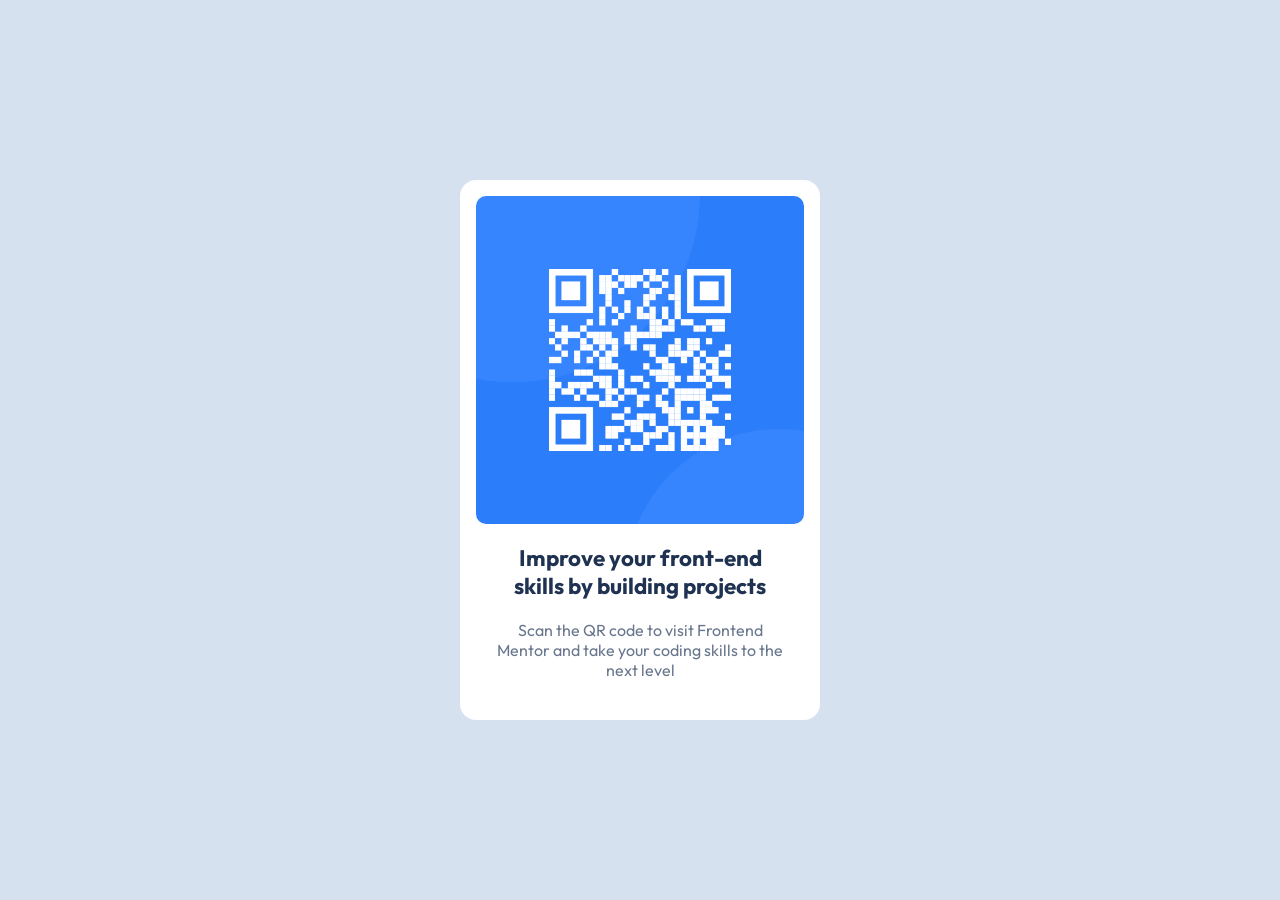
==== day-1-qr-code-component/index.html @ cd00b1a0 "Initial commit" ====
<!doctype html>
<html lang="en">
  <head>
    <meta charset="UTF-8" />
    <meta name="viewport" content="width=device-width, initial-scale=1.0" />
    <!-- displays site properly based on user's device -->
    <link
      rel="icon"
      type="image/png"
      sizes="32x32"
      href="./images/favicon-32x32.png"
    />
    <title>Frontend Mentor | QR code component</title>
    <link rel="preconnect" href="https://fonts.googleapis.com" />
    <link rel="preconnect" href="https://fonts.gstatic.com" crossorigin />
    <link
      href="https://fonts.googleapis.com/css2?family=Inter:ital,opsz,wght@0,14..32,100..900;1,14..32,100..900&family=Outfit:wght@100..900&family=Playfair+Display:ital,wght@0,400..900;1,400..900&display=swap"
      rel="stylesheet"
    />
    <link rel="stylesheet" href="./styles.css" />
  </head>
  <body>
    <div class="card">
      <img
        src="./images/image-qr-code.png"
        alt="QR code to visit frontend mentor"
      />
      <h1>Improve your front-end skills by building projects</h1>
      <p>
        Scan the QR code to visit Frontend Mentor and take your coding skills to
        the next level
      </p>
    </div>
  </body>
</html>
---- day-1-qr-code-component/styles.css ----
* {
  margin: 0;
  padding: 0;
  box-sizing: border-box;
}

body {
  min-height: 100vh;
  background-color: #d5e1ef;
  display: flex;
  justify-content: center;
  align-items: center;
  text-align: center;
  font-family: "Outfit", sans-serif;
}

.card {
  width: 90%;
  max-width: 360px;
  padding: 1rem 1rem 40px 1rem;
  border-radius: 16px;
  background-color: #fff;
  display: flex;
  flex-direction: column;
  gap: 20px;
  align-items: center;
}

.card img {
  width: 100%;
  border-radius: 10px;
}

.card h1 {
  font-size: 1.4rem;
  max-width: 90%;
  color: hsl(218, 44%, 22%);
}

.card p {
  font-size: 1rem;
  color: hsl(216, 15%, 48%);
  max-width: 90%;
}
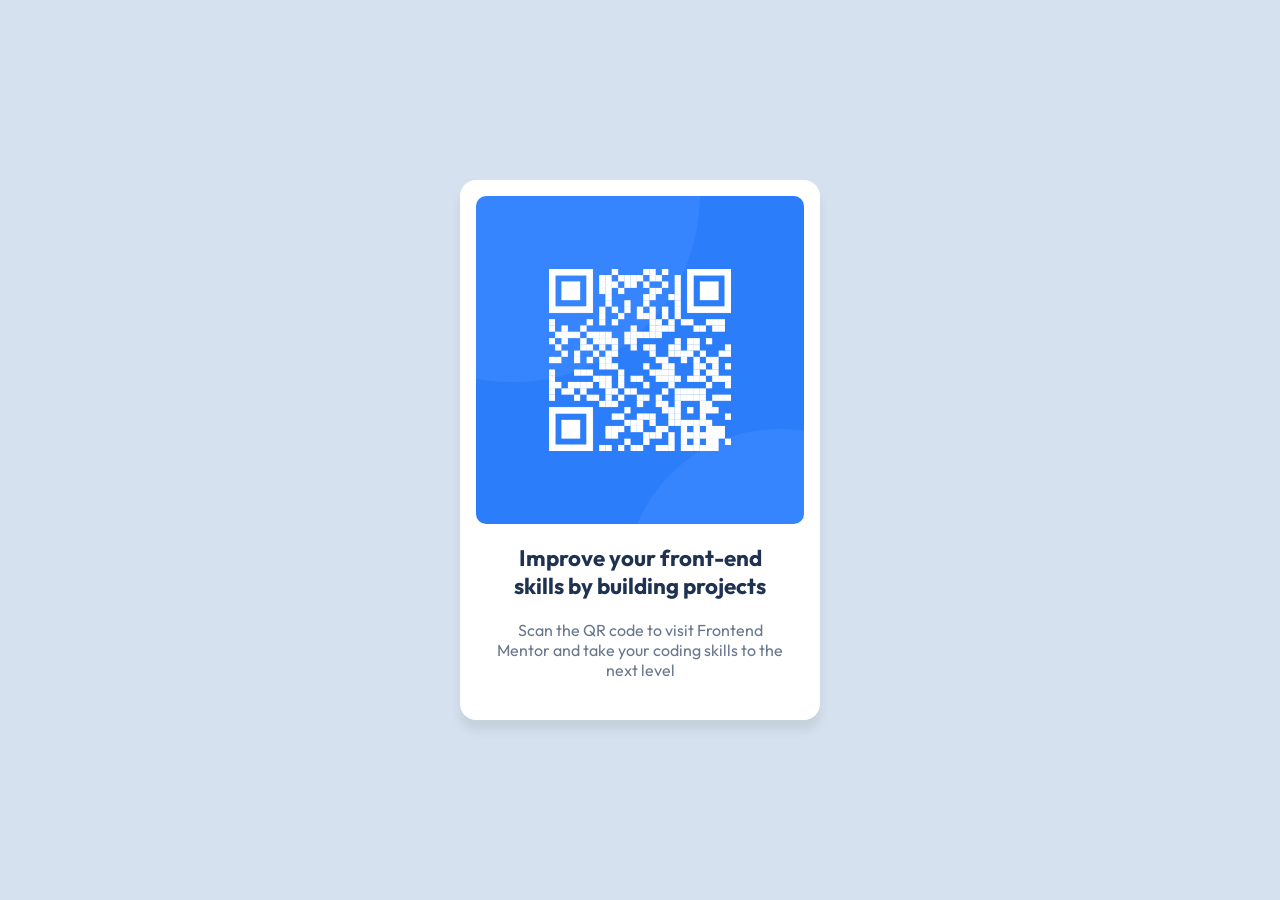
==== commit 8d533fe0: "Added open graph meta tags for better social media sharing and SEO optimization." ====
--- a/day-1-qr-code-component/index.html
+++ b/day-1-qr-code-component/index.html
@@ -11,6 +11,20 @@
       href="./images/favicon-32x32.png"
     />
     <title>Frontend Mentor | QR code component</title>
+    <meta property="og:title" content="Frontend Mentor | QR code component" />
+    <meta
+      property="og:description"
+      content="A QR code component built with HTML and CSS."
+    />
+    <meta property="og:type" content="website" />
+    <meta
+      property="og:url"
+      content="https://harshaweb09.github.io/Learning-by-building/day-1-qr-code-component/"
+    />
+    <meta
+      property="og:image"
+      content="https://harshaweb09.github.io/Learning-by-building/day-1-qr-code-component/preview.png"
+    />
     <link rel="preconnect" href="https://fonts.googleapis.com" />
     <link rel="preconnect" href="https://fonts.gstatic.com" crossorigin />
     <link
--- a/day-1-qr-code-component/styles.css
+++ b/day-1-qr-code-component/styles.css
@@ -24,6 +24,7 @@
   flex-direction: column;
   gap: 20px;
   align-items: center;
+  box-shadow: 0px 10px 10px rgba(70, 70, 70, 0.1);
 }
 
 .card img {
